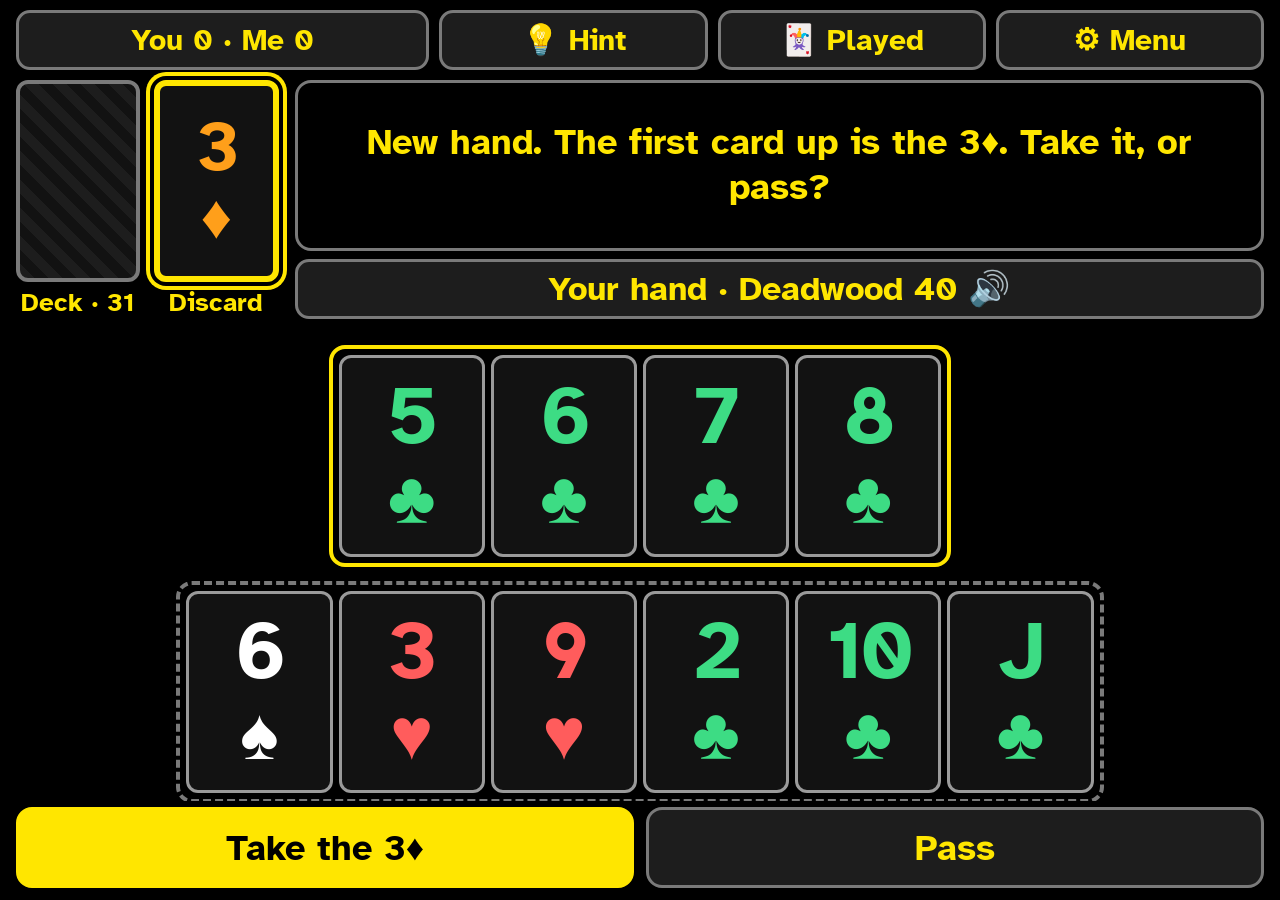
==== gin/index.html @ 5293ab6b "Word Guess: add "How lucky was I?" using the Wordle Luck service After a five-letter game, a button " ====
<!doctype html>
<html lang="en" data-theme="yellow" data-size="large">
<head>
  <meta charset="utf-8">
  <meta name="viewport" content="width=device-width, initial-scale=1, viewport-fit=cover">
  <title>Gin Rummy</title>
  <meta name="description" content="Gin rummy against the computer, with giant cards and spoken play, for low vision.">
  <meta name="theme-color" content="#000000">
  <meta name="apple-mobile-web-app-capable" content="yes">
  <meta name="mobile-web-app-capable" content="yes">
  <meta name="apple-mobile-web-app-status-bar-style" content="black">
  <meta name="apple-mobile-web-app-title" content="Gin Rummy">
  <link rel="manifest" href="manifest.webmanifest">
  <link rel="icon" href="icon.svg" type="image/svg+xml">
  <link rel="apple-touch-icon" href="icon-180.png">
  <link rel="stylesheet" href="style.css">
</head>
<body>
  <header class="topbar">
    <button id="btn-score" class="bar-btn score-btn" type="button"><span id="score-text"></span></button>
    <button id="btn-hint" class="bar-btn" type="button"><span aria-hidden="true">💡</span> Hint</button>
    <button id="btn-played" class="bar-btn" type="button"><span aria-hidden="true">🃏</span> Played</button>
    <button id="btn-menu" class="bar-btn" type="button"><span aria-hidden="true">⚙</span> Menu</button>
  </header>

  <section class="table">
    <div class="piles">
      <button id="pile-deck" class="pile" type="button" aria-label="Deck"></button>
      <button id="pile-discard" class="pile" type="button" aria-label="Discard pile"></button>
    </div>
    <div class="info">
      <button id="message" class="message" type="button" aria-live="polite"></button>
      <button id="hand-label" class="hand-label" type="button"></button>
    </div>
  </section>

  <section class="hand-area">
    <div id="hand" class="hand" role="group" aria-label="Your hand"></div>
  </section>

  <nav id="actions" class="actions"></nav>

  <!-- Full-screen panels -->
  <div id="panel-result" class="panel" hidden>
    <div class="panel-body">
      <p id="result-title" class="big-title center-text"></p>
      <p id="result-summary" class="summary"></p>
      <div id="result-hands" class="result-hands"></div>
      <div id="result-score" class="result-score"></div>
      <div class="result-buttons">
        <button id="btn-next" class="big-btn primary" type="button">Next hand</button>
        <button id="btn-result-hear" class="big-btn" type="button">🔊 Hear it again</button>
      </div>
    </div>
  </div>

  <div id="panel-played" class="panel" hidden>
    <div class="panel-body">
      <div class="panel-head">
        <h2>Cards played</h2>
        <button class="big-btn close" data-close type="button">Close</button>
      </div>
      <button id="btn-played-hear" class="big-btn wide" type="button">🔊 Read them to me</button>
      <p class="note">Every card in the discard pile this hand, by suit:</p>
      <div id="played-suits" class="played-suits"></div>
      <h3>Cards I picked up from the pile</h3>
      <div id="played-picked" class="mini-cards"></div>
    </div>
  </div>

  <div id="panel-menu" class="panel" hidden>
    <div class="panel-body">
      <div class="panel-head">
        <h2>Menu</h2>
        <button class="big-btn close" data-close type="button">Close</button>
      </div>

      <button id="btn-new" class="big-btn primary wide" type="button">Start a new game</button>
      <button id="btn-help" class="big-btn wide" type="button">🔊 How to play</button>

      <div class="setting">
        <h3>How well I play</h3>
        <div class="choices" data-setting="level">
          <button type="button" data-value="easy">Easy</button>
          <button type="button" data-value="medium">Medium</button>
        </div>
      </div>

      <div class="setting">
        <h3>Arrange my hand</h3>
        <div class="choices" data-setting="order">
          <button type="button" data-value="melds">Melds first</button>
          <button type="button" data-value="suit">By suit</button>
          <button type="button" data-value="rank">By number</button>
        </div>
        <p class="note">“Melds first” groups your runs and sets in boxes, with loose cards in a dashed box.</p>
      </div>

      <div class="setting">
        <h3>Colors</h3>
        <div class="choices" data-setting="theme">
          <button type="button" data-value="yellow">Yellow on black</button>
          <button type="button" data-value="white">White on black</button>
          <button type="button" data-value="light">Black on white</button>
        </div>
      </div>

      <div class="setting">
        <h3>Card size</h3>
        <div class="choices" data-setting="size">
          <button type="button" data-value="large">Large</button>
          <button type="button" data-value="huge">Huge</button>
        </div>
      </div>

      <div class="setting">
        <h3>Speech</h3>
        <div class="choices" data-setting="speakCards">
          <button type="button" data-value="true">Say each card I tap</button>
          <button type="button" data-value="false">Stay quiet when I tap</button>
        </div>
        <div class="choices" data-setting="autoSpeak">
          <button type="button" data-value="true">Read my moves aloud</button>
          <button type="button" data-value="false">Only when asked</button>
        </div>
      </div>

      <div class="setting">
        <h3>Speaking speed</h3>
        <div class="choices" data-setting="rate">
          <button type="button" data-value="0.7">Slow</button>
          <button type="button" data-value="0.85">Medium</button>
          <button type="button" data-value="1">Normal</button>
        </div>
      </div>

      <div class="setting">
        <h3>Voice</h3>
        <select id="voice-select" class="voice-select"></select>
        <button id="btn-test-voice" class="big-btn" type="button">🔊 Test voice</button>
        <p class="note">To try other voices on iPad: Settings → Accessibility → Read &amp; Speak → Voices → English. Safari often doesn’t offer downloaded “Enhanced” or “Premium” voices to web games, so they may not appear in this list. If one does, it’s chosen automatically.</p>
      </div>

      <p id="menu-stats" class="note"></p>
      <p class="note version">Version 2026-11-24f</p>
    </div>
  </div>

  <div id="panel-confirm" class="panel" hidden>
    <div class="panel-body center">
      <p class="big-title">Stop this game and start a new one?</p>
      <button id="btn-confirm-yes" class="big-btn primary" type="button">Yes, new game</button>
      <button class="big-btn" data-close type="button">No, keep playing</button>
    </div>
  </div>

  <script src="engine.js"></script>
  <script src="app.js"></script>
</body>
</html>
---- gin/style.css ----
@font-face {
  font-family: "Atkinson Hyperlegible";
  font-weight: 400;
  font-display: swap;
  src: url("fonts/atkinson-hyperlegible-latin-400-normal.woff2") format("woff2");
}
@font-face {
  font-family: "Atkinson Hyperlegible";
  font-weight: 700;
  font-display: swap;
  src: url("fonts/atkinson-hyperlegible-latin-700-normal.woff2") format("woff2");
}

/* ---------- Themes ----------
   Four suit colors, so hearts and diamonds never look alike. Blue is avoided
   because macular degeneration often weakens blue-yellow discrimination. */
:root,
:root[data-theme="yellow"] {
  --bg: #000;
  --fg: #ffe600;
  --key-bg: #1d1d1d;
  --line: #ffe600;
  --soft-line: #7a7a7a;
  --dim: #8a8a8a;
  --card-bg: #121212;
  --card-line: #9a9a9a;
  --spades: #ffffff;
  --hearts: #ff5c5c;
  --diamonds: #ff9f1a;
  --clubs: #3ddc84;
  --good: #2bd46b;
  --on-good: #000;
}
:root[data-theme="white"] {
  --bg: #000;
  --fg: #fff;
  --key-bg: #1d1d1d;
  --line: #fff;
  --soft-line: #7a7a7a;
  --dim: #8a8a8a;
  --card-bg: #121212;
  --card-line: #9a9a9a;
  --spades: #ffffff;
  --hearts: #ff5c5c;
  --diamonds: #ff9f1a;
  --clubs: #3ddc84;
  --good: #2bd46b;
  --on-good: #000;
}
:root[data-theme="light"] {
  --bg: #fff;
  --fg: #000;
  --key-bg: #e6e6e6;
  --line: #000;
  --soft-line: #8c8c8c;
  --dim: #6e6e6e;
  --card-bg: #fff;
  --card-line: #555;
  --spades: #000;
  --hearts: #c40000;
  --diamonds: #b34700;
  --clubs: #0b7a2f;
  --good: #12752f;
  --on-good: #fff;
}

/* ---------- Sizes ----------
   Card width is limited by the screen width (about 6 cards per row) and by height
   (two rows of hand plus the table must fit). */
:root {
  --card-cap: 150px;
  --per-row: 6.4;
  --card-w: min(var(--card-cap), calc((100vw - 92px) / var(--per-row)), calc((100vh - 305px) / 4.07));
  --card-h: calc(var(--card-w) * 1.38);
  --act-h: clamp(64px, 9vh, 96px);
}
:root[data-size="huge"] {
  --card-cap: 190px;
  --per-row: 5.3;
  --card-w: min(var(--card-cap), calc((100vw - 80px) / var(--per-row)), calc((100vh - 305px) / 4.07));
}

* { box-sizing: border-box; }
[hidden] { display: none !important; }

html, body {
  margin: 0;
  height: 100%;
  background: var(--bg);
  color: var(--fg);
  font-family: "Atkinson Hyperlegible", -apple-system, "Helvetica Neue", Arial, sans-serif;
  font-weight: 700;
  -webkit-text-size-adjust: 100%;
}
body {
  display: grid;
  grid-template-rows: auto auto 1fr auto;
  grid-template-columns: minmax(0, 1fr);
  height: 100vh;
  height: 100dvh;
  padding: env(safe-area-inset-top) env(safe-area-inset-right) env(safe-area-inset-bottom) env(safe-area-inset-left);
  overflow: hidden;
}
button, select {
  font: inherit;
  color: inherit;
  touch-action: manipulation;
  -webkit-tap-highlight-color: transparent;
  user-select: none;
  -webkit-user-select: none;
}
button { cursor: pointer; }

/* ---------- Top bar ---------- */
.topbar {
  display: flex;
  gap: 10px;
  padding: 10px 16px 0;
}
.bar-btn {
  flex: 1 1 0;
  min-width: 0;
  white-space: nowrap;
  overflow: hidden;
  text-overflow: ellipsis;
  min-height: 60px;
  padding: 0 10px;
  background: var(--key-bg);
  border: 3px solid var(--soft-line);
  border-radius: 14px;
  font-size: clamp(20px, 2.8vw, 30px);
}
.score-btn { flex: 1.6 1 0; }

/* ---------- Cards ---------- */
.card {
  position: relative;
  width: var(--card-w);
  height: var(--card-h);
  flex: none;
  display: flex;
  flex-direction: column;
  align-items: center;
  justify-content: center;
  gap: 0;
  padding: 0;
  background: var(--card-bg);
  border: 3px solid var(--card-line);
  border-radius: 12px;
  line-height: 1;
}
.card .rank { font-size: calc(var(--card-w) * 0.56); letter-spacing: -0.04em; }
.card .suit { font-size: calc(var(--card-w) * 0.5); margin-top: calc(var(--card-w) * 0.04); }
.card.s0 { color: var(--spades); }
.card.s1 { color: var(--hearts); }
.card.s2 { color: var(--diamonds); }
.card.s3 { color: var(--clubs); }
.card.selected {
  transform: translateY(calc(var(--card-w) * -0.12));
  border: 6px solid var(--line);
  box-shadow: 0 0 0 4px var(--bg), 0 0 0 8px var(--line);
}
.card.new::after {
  content: "NEW";
  position: absolute;
  top: -12px;
  left: 50%;
  transform: translateX(-50%);
  padding: 2px 8px;
  font-size: calc(var(--card-w) * 0.15);
  background: var(--fg);
  color: var(--bg);
  border-radius: 8px;
}
.card.small {
  --card-w: 64px;
  border-width: 2px;
  border-radius: 8px;
}

/* Face-down card */
.card.back {
  background:
    repeating-linear-gradient(45deg, var(--key-bg) 0 10px, transparent 10px 20px),
    var(--card-bg);
  border: 4px solid var(--soft-line);
}

/* ---------- Table ---------- */
.table {
  display: flex;
  align-items: center;
  gap: 16px;
  padding: 10px 16px 0;
  min-height: 0;
}
.piles { display: flex; gap: 14px; flex: none; }
.pile {
  position: relative;
  padding: 0;
  background: none;
  border: 0;
  display: flex;
  flex-direction: column;
  align-items: center;
  gap: 4px;
}
/* The deck and discard pile are a little smaller than hand cards, to leave room
   for two full rows of hand on a sideways iPad. */
.pile { --card-w: calc(min(var(--card-cap), calc((100vw - 92px) / var(--per-row)), calc((100vh - 305px) / 4.07)) * 0.85); }
.pile-label { font-size: clamp(18px, 2.4vw, 26px); }
.pile.active .card { border: 6px solid var(--line); box-shadow: 0 0 0 4px var(--bg), 0 0 0 8px var(--line); }
.pile .empty {
  width: var(--card-w);
  height: var(--card-h);
  display: flex;
  align-items: center;
  justify-content: center;
  border: 3px dashed var(--soft-line);
  border-radius: 12px;
  color: var(--dim);
  font-size: calc(var(--card-w) * 0.18);
}
.info {
  flex: 1 1 auto;
  min-width: 0;
  align-self: stretch;
  display: flex;
  flex-direction: column;
  gap: 8px;
}
.message {
  flex: 1 1 auto;
  min-width: 0;
  display: flex;
  align-items: center;
  justify-content: center;
  text-align: center;
  padding: 8px 14px;
  background: none;
  border: 3px solid var(--soft-line);
  border-radius: 16px;
  font-size: clamp(22px, 3vw, 36px);
  line-height: 1.25;
}

/* ---------- Hand ---------- */
.hand-area {
  min-height: 0;
  overflow-y: auto;
  padding: 6px 16px 6px;
  display: flex;
  flex-direction: column;
  gap: 8px;
}
.hand-label {
  align-self: stretch;
  background: var(--key-bg);
  border: 3px solid var(--soft-line);
  border-radius: 14px;
  padding: 6px 8px;
  font-size: clamp(22px, 3vw, 34px);
}
.hand {
  display: flex;
  flex-wrap: wrap;
  justify-content: center;
  align-content: flex-start;
  gap: 14px 10px;
  padding-top: calc(var(--card-w) * 0.14);
}
.group {
  display: flex;
  flex-wrap: wrap;
  gap: 6px;
  padding: 6px;
  border: 4px solid var(--line);
  border-radius: 16px;
}
.group.loose { border: 4px dashed var(--soft-line); }
.group.plain { border-color: transparent; padding: 6px 0; }

/* ---------- Actions ---------- */
.actions {
  display: flex;
  gap: 12px;
  padding: 6px 16px 12px;
}
.act {
  flex: 1 1 0;
  min-width: 0;
  display: flex;
  align-items: center;
  justify-content: center;
  min-height: var(--act-h);
  padding: 6px 12px;
  font-size: clamp(22px, 3vw, 36px);
  background: var(--key-bg);
  border: 3px solid var(--soft-line);
  border-radius: 16px;
}
.act.primary { background: var(--fg); color: var(--bg); border-color: var(--fg); }
.act.go { background: var(--good); color: var(--on-good); border-color: var(--good); }
.act.info {
  cursor: default;
  background: none;
  border-style: dashed;
  font-weight: 400;
}
.act:not(.info):active { outline: 5px solid var(--line); outline-offset: -5px; }
.act .suit-txt.s1 { color: var(--hearts); }

/* ---------- Panels ---------- */
.panel {
  position: fixed;
  inset: 0;
  z-index: 10;
  background: var(--bg);
  overflow-y: auto;
  -webkit-overflow-scrolling: touch;
  padding: calc(env(safe-area-inset-top) + 16px) 16px calc(env(safe-area-inset-bottom) + 24px);
}
.panel-body {
  max-width: 1000px;
  margin: 0 auto;
  display: flex;
  flex-direction: column;
  gap: 18px;
}
.panel-body.center {
  min-height: 100%;
  align-items: center;
  justify-content: center;
  text-align: center;
}
.panel-head {
  display: flex;
  align-items: center;
  justify-content: space-between;
  gap: 16px;
}
.panel h2 { margin: 0; font-size: clamp(32px, 5vw, 52px); }
.panel h3 { margin: 0; font-size: clamp(26px, 3.6vw, 38px); }
.big-title { margin: 0; font-size: clamp(40px, 7vw, 76px); line-height: 1.1; }
.center-text { text-align: center; }
.summary { margin: 0; font-size: clamp(26px, 3.6vw, 40px); line-height: 1.3; text-align: center; }

.big-btn {
  min-height: 80px;
  padding: 12px 28px;
  font-size: clamp(26px, 3.6vw, 38px);
  background: var(--key-bg);
  border: 4px solid var(--soft-line);
  border-radius: 16px;
}
.big-btn.primary { background: var(--fg); color: var(--bg); border-color: var(--fg); }
.big-btn.wide { width: 100%; }
.big-btn.close { min-width: 180px; }
.panel-body.center .big-btn { min-width: min(100%, 420px); }

.setting {
  border-top: 3px solid var(--soft-line);
  padding-top: 18px;
  display: flex;
  flex-direction: column;
  gap: 12px;
}
.choices { display: flex; flex-wrap: wrap; gap: 12px; }
.choices button {
  flex: 1 1 200px;
  min-height: 76px;
  padding: 10px 16px;
  font-size: clamp(24px, 3.2vw, 34px);
  background: var(--key-bg);
  border: 4px solid var(--soft-line);
  border-radius: 16px;
}
.choices button[aria-pressed="true"] { background: var(--fg); color: var(--bg); border-color: var(--fg); }
.choices button[aria-pressed="true"]::before { content: "✓ "; }
.voice-select {
  min-height: 76px;
  font-size: clamp(22px, 3vw, 32px);
  background: var(--key-bg);
  border: 4px solid var(--soft-line);
  border-radius: 16px;
  padding: 0 16px;
  width: 100%;
}
.note {
  margin: 0;
  font-weight: 400;
  font-size: clamp(22px, 2.8vw, 30px);
  line-height: 1.35;
}

/* Result panel */
.result-hands { display: flex; flex-direction: column; gap: 18px; }
.result-side {
  display: flex;
  flex-direction: column;
  gap: 10px;
  border-top: 3px solid var(--soft-line);
  padding-top: 14px;
}
.result-side h3 { font-size: clamp(26px, 3.4vw, 36px); }
.result-cards {
  display: flex;
  flex-wrap: wrap;
  gap: 10px;
  --card-w: min(84px, calc((100vw - 120px) / 10));
}
.result-cards .group { gap: 4px; padding: 4px; }
.result-cards .card.laid { border: 4px dotted var(--line); }
.result-score {
  display: grid;
  grid-template-columns: auto auto auto;
  gap: 8px 28px;
  justify-content: center;
  font-size: clamp(26px, 3.4vw, 38px);
  border-top: 3px solid var(--soft-line);
  padding-top: 14px;
}
.result-score .head { font-weight: 400; }
.result-buttons { display: flex; flex-wrap: wrap; gap: 14px; justify-content: center; }
.result-buttons .big-btn { flex: 1 1 300px; }

/* Cards played panel */
.played-suits { display: flex; flex-direction: column; gap: 12px; }
.played-row {
  display: flex;
  align-items: center;
  gap: 16px;
  min-height: 80px;
  padding: 8px 14px;
  background: var(--key-bg);
  border: 3px solid var(--soft-line);
  border-radius: 14px;
  text-align: left;
}
.played-row .big-suit { font-size: 56px; min-width: 64px; text-align: center; }
.played-row .ranks { font-size: clamp(28px, 4vw, 44px); letter-spacing: 0.04em; }
.played-row.s0 .ranks { color: var(--spades); }
.played-row.s1 .ranks { color: var(--hearts); }
.played-row.s2 .ranks { color: var(--diamonds); }
.played-row.s3 .ranks { color: var(--clubs); }
.played-row.s0 .big-suit { color: var(--spades); }
.played-row.s1 .big-suit { color: var(--hearts); }
.played-row.s2 .big-suit { color: var(--diamonds); }
.played-row.s3 .big-suit { color: var(--clubs); }
.mini-cards { display: flex; flex-wrap: wrap; gap: 10px; --card-w: 84px; }
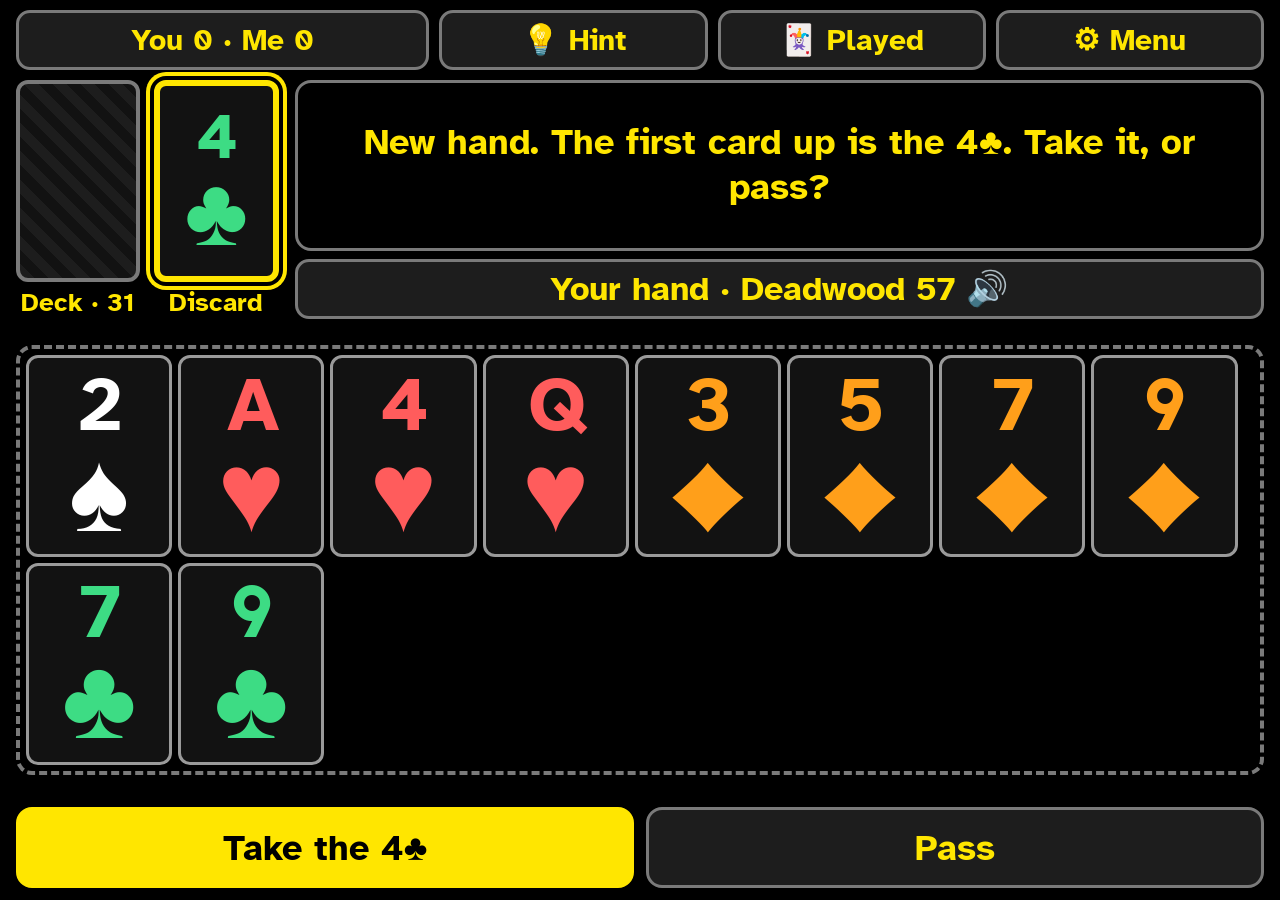
==== commit e87ee745: "Gin Rummy: bigger suit symbols Suits on cards go from half the card's width to almost four-fifths (t" ====
--- a/gin/index.html
+++ b/gin/index.html
@@ -142,7 +142,7 @@
       </div>
 
       <p id="menu-stats" class="note"></p>
-      <p class="note version">Version 2026-11-24f</p>
+      <p class="note version">Version 2026-11-24g</p>
     </div>
   </div>
 
--- a/gin/style.css
+++ b/gin/style.css
@@ -149,8 +149,10 @@
   border-radius: 12px;
   line-height: 1;
 }
-.card .rank { font-size: calc(var(--card-w) * 0.56); letter-spacing: -0.04em; }
-.card .suit { font-size: calc(var(--card-w) * 0.5); margin-top: calc(var(--card-w) * 0.04); }
+.card .rank { font-size: calc(var(--card-w) * 0.52); letter-spacing: -0.04em; }
+.card .suit { font-size: calc(var(--card-w) * 0.78); line-height: 0.9; }
+/* The font's diamond is much narrower than the other suits; widen it to match. */
+.card.s2 .suit, .played-row.s2 .big-suit { display: inline-block; transform: scaleX(1.4); }
 .card.s0 { color: var(--spades); }
 .card.s1 { color: var(--hearts); }
 .card.s2 { color: var(--diamonds); }
@@ -437,7 +439,7 @@
   border-radius: 14px;
   text-align: left;
 }
-.played-row .big-suit { font-size: 56px; min-width: 64px; text-align: center; }
+.played-row .big-suit { font-size: 84px; line-height: 1; min-width: 92px; text-align: center; }
 .played-row .ranks { font-size: clamp(28px, 4vw, 44px); letter-spacing: 0.04em; }
 .played-row.s0 .ranks { color: var(--spades); }
 .played-row.s1 .ranks { color: var(--hearts); }
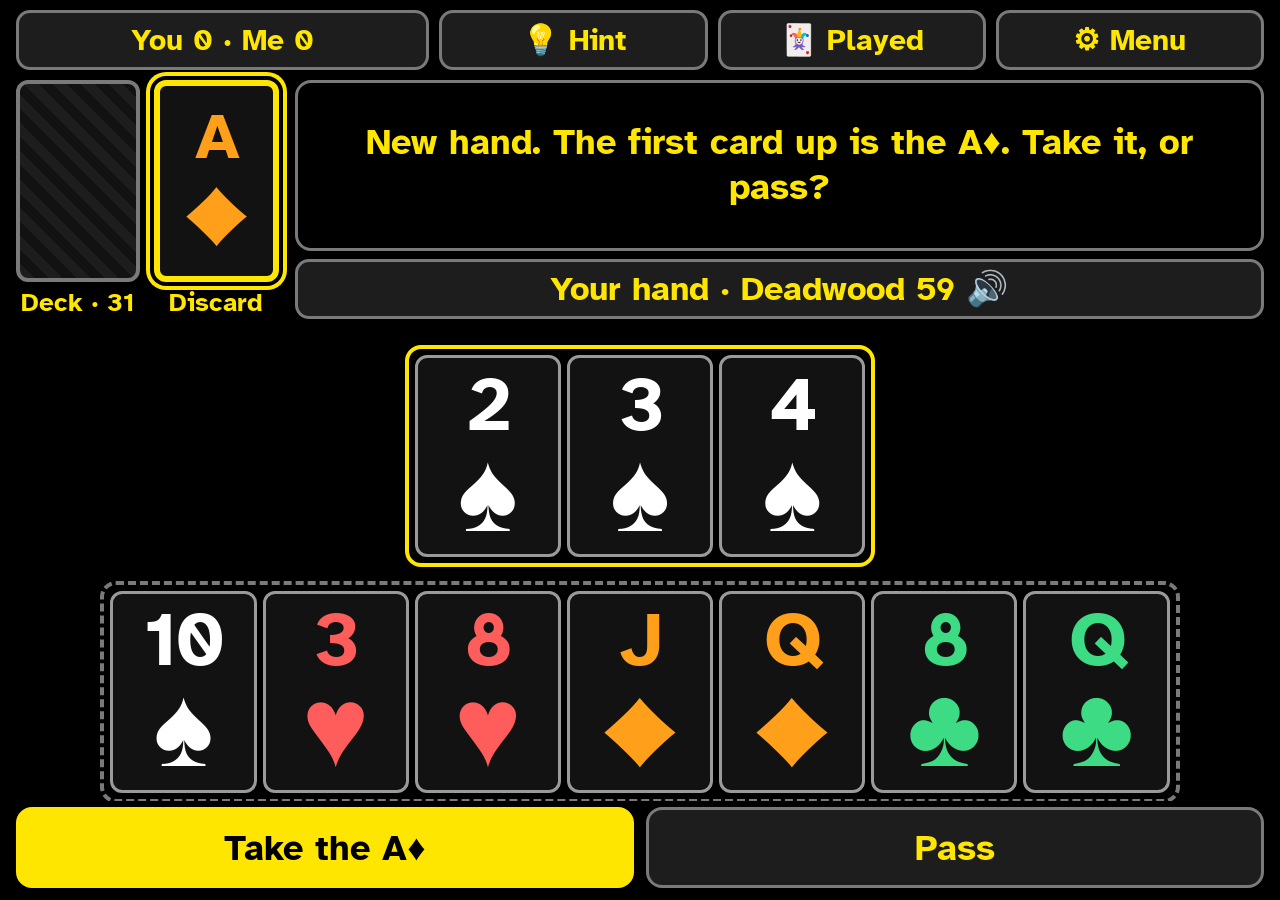
==== commit 926b39f2: "How to play shows the rules on screen; guard against two Safari speech quirks How to play now opens " ====
--- a/gin/index.html
+++ b/gin/index.html
@@ -142,7 +142,7 @@
       </div>
 
       <p id="menu-stats" class="note"></p>
-      <p class="note version">Version 2026-11-24g</p>
+      <p class="note version">Version 2026-11-24h</p>
     </div>
   </div>
 
--- a/gin/style.css
+++ b/gin/style.css
@@ -450,3 +450,11 @@
 .played-row.s2 .big-suit { color: var(--diamonds); }
 .played-row.s3 .big-suit { color: var(--clubs); }
 .mini-cards { display: flex; flex-wrap: wrap; gap: 10px; --card-w: 84px; }
+
+/* ---------- How to play ---------- */
+.help-text p {
+  margin: 0 0 14px;
+  font-weight: 400;
+  font-size: clamp(26px, 3.6vw, 38px);
+  line-height: 1.4;
+}
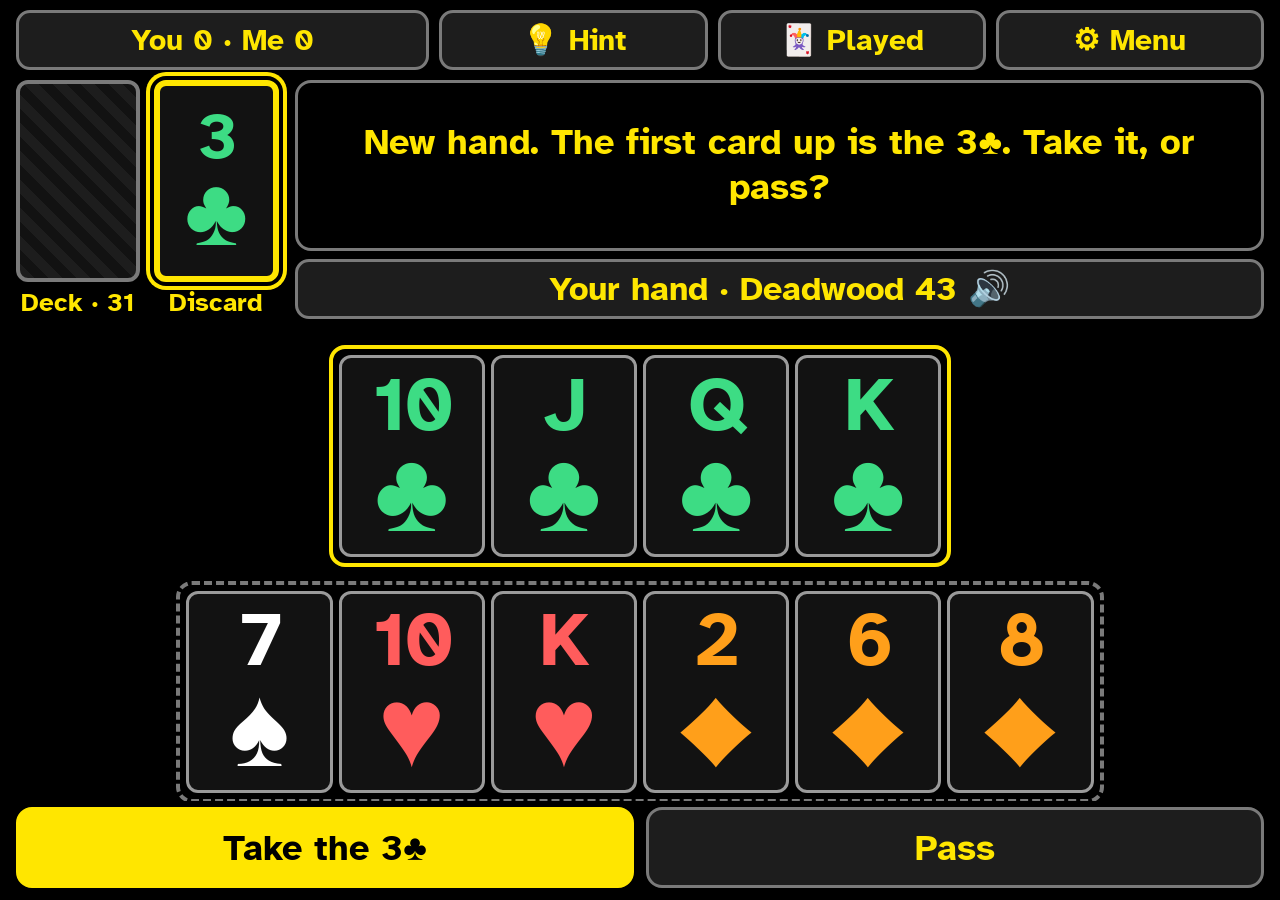
==== commit 3d5d7a6c: "Close stops the reading; gin rules explain hand and game scoring Every Close button now stops speech" ====
--- a/gin/index.html
+++ b/gin/index.html
@@ -142,7 +142,7 @@
       </div>
 
       <p id="menu-stats" class="note"></p>
-      <p class="note version">Version 2026-11-24h</p>
+      <p class="note version">Version 2026-11-24i</p>
     </div>
   </div>
 
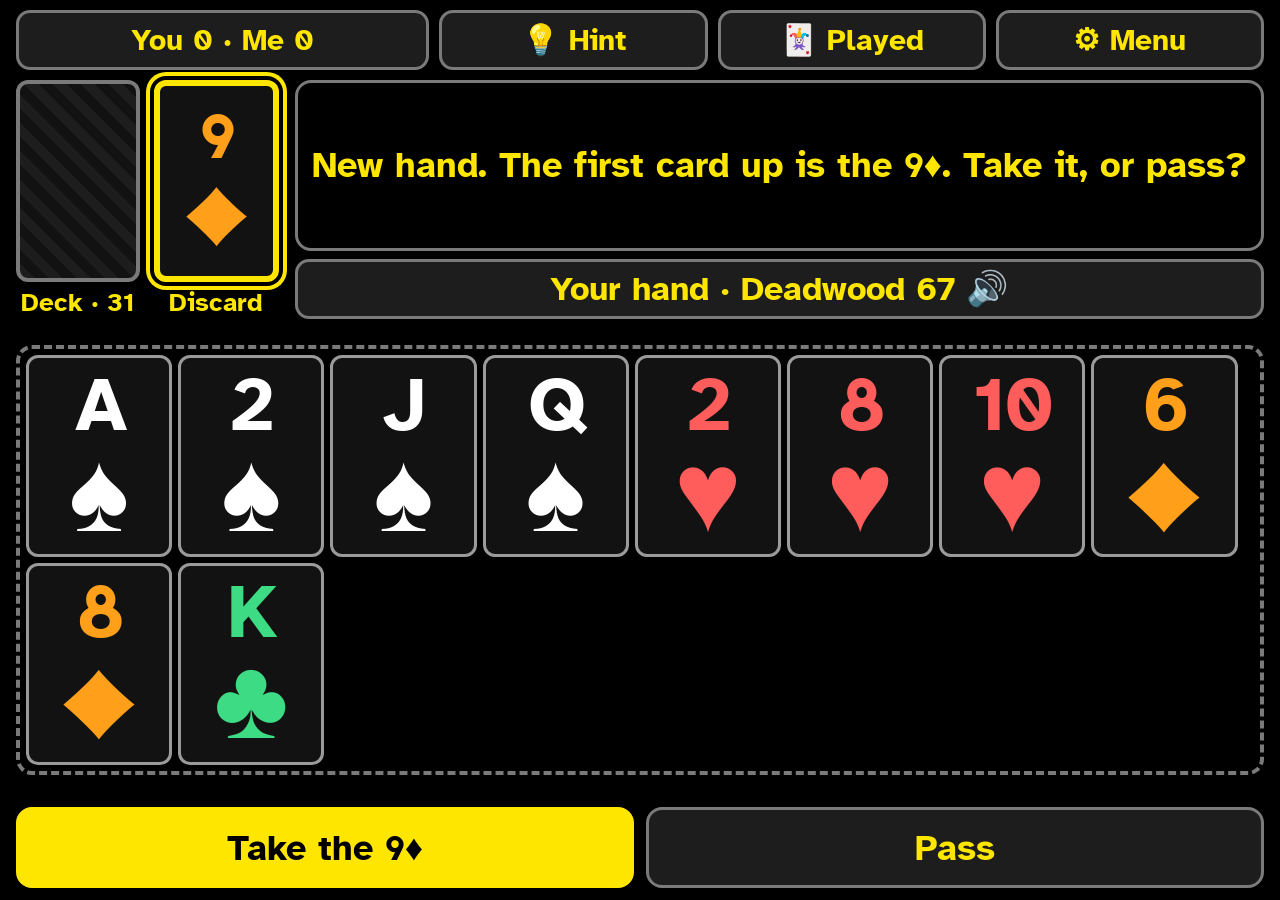
==== commit f862d661: "Gin Rummy: "Put my melds first" checkbox plus a separate sort choice The hand setting is now a check" ====
--- a/gin/index.html
+++ b/gin/index.html
@@ -88,12 +88,15 @@
 
       <div class="setting">
         <h3>Arrange my hand</h3>
-        <div class="choices" data-setting="order">
-          <button type="button" data-value="melds">Melds first</button>
+        <button id="chk-melds" class="check-btn" type="button" role="checkbox" aria-checked="true">
+          <span class="box" aria-hidden="true"></span><span>Put my melds first</span>
+        </button>
+        <p class="note">Runs and sets go first, each in a box, and the loose cards follow in a dashed box.</p>
+        <h3 id="sort-heading" class="sub-heading">Sort my loose cards</h3>
+        <div class="choices" data-setting="sortBy">
           <button type="button" data-value="suit">By suit</button>
           <button type="button" data-value="rank">By number</button>
         </div>
-        <p class="note">“Melds first” groups your runs and sets in boxes, with loose cards in a dashed box.</p>
       </div>
 
       <div class="setting">
@@ -142,7 +145,7 @@
       </div>
 
       <p id="menu-stats" class="note"></p>
-      <p class="note version">Version 2026-11-24i</p>
+      <p class="note version">Version 2026-11-24j</p>
     </div>
   </div>
 
--- a/gin/style.css
+++ b/gin/style.css
@@ -458,3 +458,32 @@
   font-size: clamp(26px, 3.6vw, 38px);
   line-height: 1.4;
 }
+
+/* ---------- Checkbox setting ---------- */
+.check-btn {
+  display: flex;
+  align-items: center;
+  gap: 20px;
+  width: 100%;
+  min-height: 84px;
+  padding: 10px 20px;
+  font-size: clamp(24px, 3.2vw, 34px);
+  text-align: left;
+  background: var(--key-bg);
+  border: 4px solid var(--soft-line);
+  border-radius: 16px;
+}
+.check-btn .box {
+  flex: none;
+  width: 1.5em;
+  height: 1.5em;
+  display: flex;
+  align-items: center;
+  justify-content: center;
+  border: 5px solid var(--fg);
+  border-radius: 10px;
+  font-size: 1em;
+}
+.check-btn[aria-checked="true"] .box { background: var(--fg); color: var(--bg); }
+.check-btn[aria-checked="true"] .box::after { content: "✓"; font-weight: 700; }
+.sub-heading { margin-top: 8px !important; }
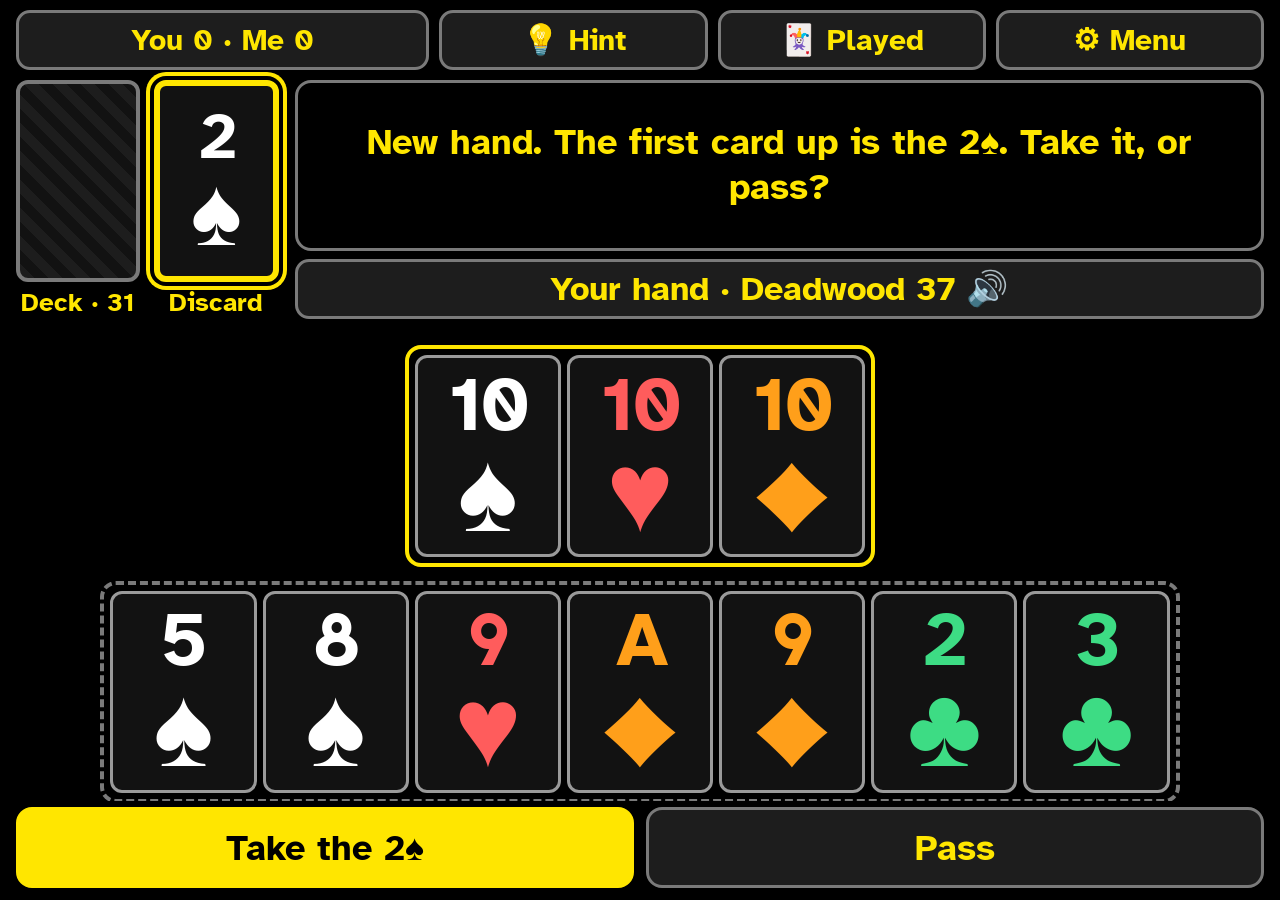
==== commit 8b9e2c75: "Word Guess and Word Flower: fit and look better on iPhone Word Flower now sizes the flower to the sp" ====
--- a/gin/index.html
+++ b/gin/index.html
@@ -145,7 +145,7 @@
       </div>
 
       <p id="menu-stats" class="note"></p>
-      <p class="note version">Version 2026-11-24j</p>
+      <p class="note version">Version 2026-11-25a</p>
     </div>
   </div>
 
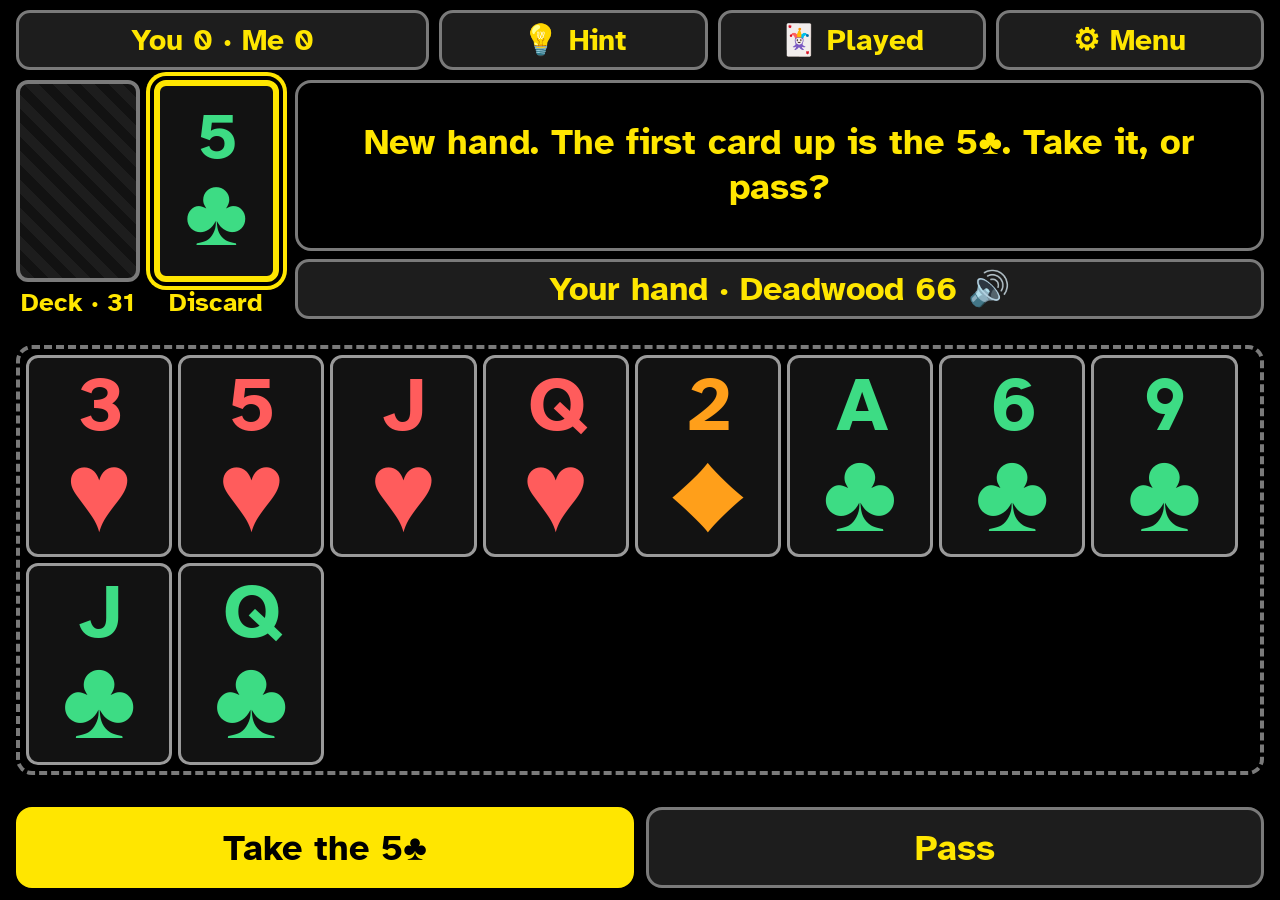
==== commit 197f62cc: "Word Flower: random first puzzle per device, puzzle numbers, play by number Each new device now star" ====
--- a/gin/index.html
+++ b/gin/index.html
@@ -145,7 +145,7 @@
       </div>
 
       <p id="menu-stats" class="note"></p>
-      <p class="note version">Version 2026-11-25a</p>
+      <p class="note version">Version 2026-11-25b</p>
     </div>
   </div>
 
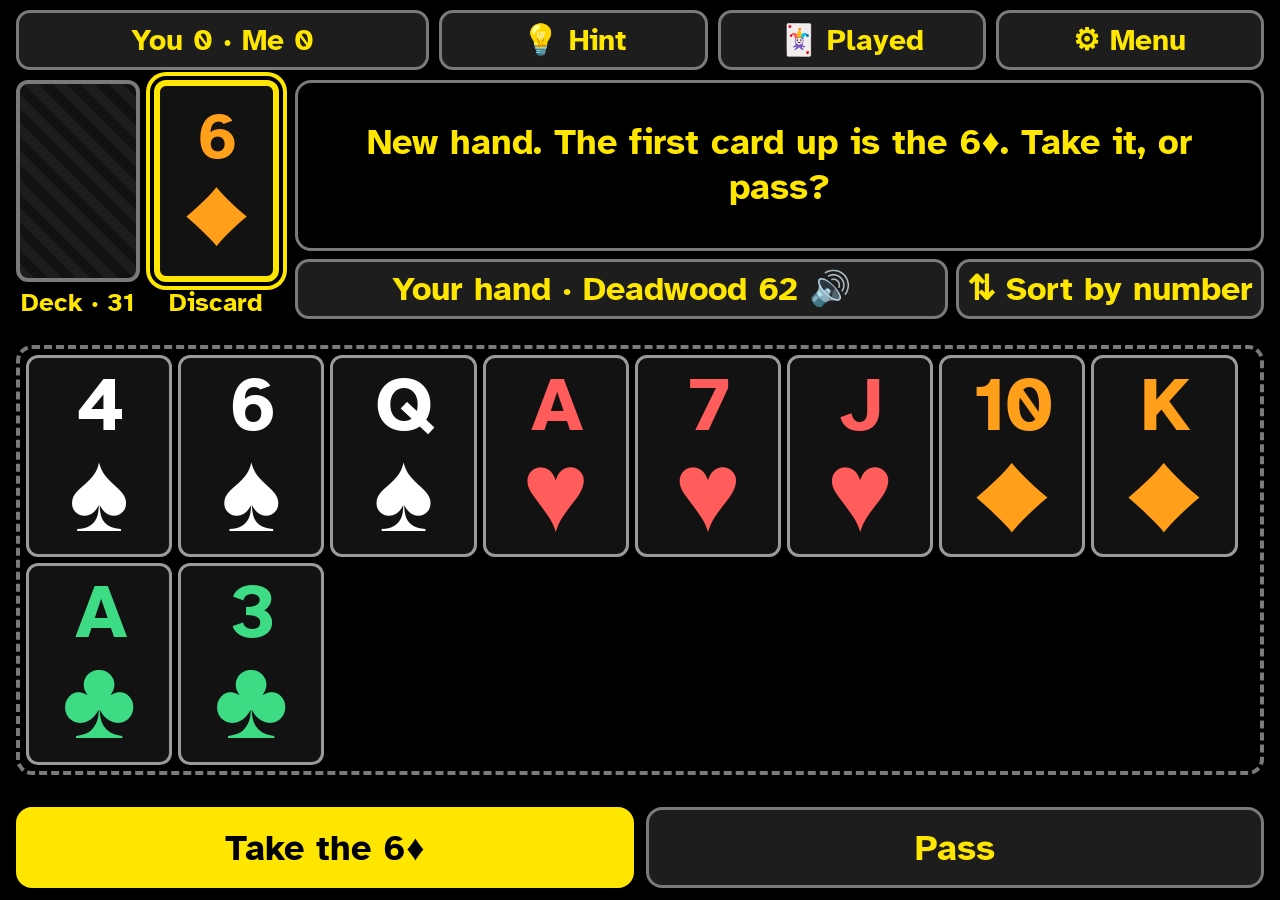
==== commit 62f20fb3: "Gin Rummy: arrange loose cards by hand, plus a one-tap sort button Loose cards (or the whole hand, w" ====
--- a/gin/index.html
+++ b/gin/index.html
@@ -30,7 +30,10 @@
     </div>
     <div class="info">
       <button id="message" class="message" type="button" aria-live="polite"></button>
-      <button id="hand-label" class="hand-label" type="button"></button>
+      <div class="hand-row">
+        <button id="hand-label" class="hand-label" type="button"></button>
+        <button id="btn-sort" class="hand-label sort-btn" type="button"></button>
+      </div>
     </div>
   </section>
 
@@ -145,7 +148,7 @@
       </div>
 
       <p id="menu-stats" class="note"></p>
-      <p class="note version">Version 2026-11-25b</p>
+      <p class="note version">Version 2026-11-25c</p>
     </div>
   </div>
 
--- a/gin/style.css
+++ b/gin/style.css
@@ -487,3 +487,22 @@
 .check-btn[aria-checked="true"] .box { background: var(--fg); color: var(--bg); }
 .check-btn[aria-checked="true"] .box::after { content: "✓"; font-weight: 700; }
 .sub-heading { margin-top: 8px !important; }
+
+/* ---------- Arranging cards ---------- */
+.hand-row { display: flex; gap: 8px; }
+.hand-row .hand-label { flex: 1 1 auto; min-width: 0; }
+.hand-row .sort-btn { flex: 0 0 auto; white-space: nowrap; }
+.card.movable { touch-action: none; }
+.card.dragging {
+  position: relative;
+  z-index: 5;
+  opacity: 0.9;
+  border: 6px solid var(--line);
+  box-shadow: 0 10px 24px rgba(0, 0, 0, 0.6);
+  transition: none;
+}
+.act.arrow { flex: 0 0 auto; min-width: 84px; font-size: clamp(28px, 3.6vw, 40px); }
+/* Narrow screens: the sort button goes under "Your hand" instead of beside it. */
+@media (max-width: 600px) {
+  .hand-row { flex-direction: column; }
+}
